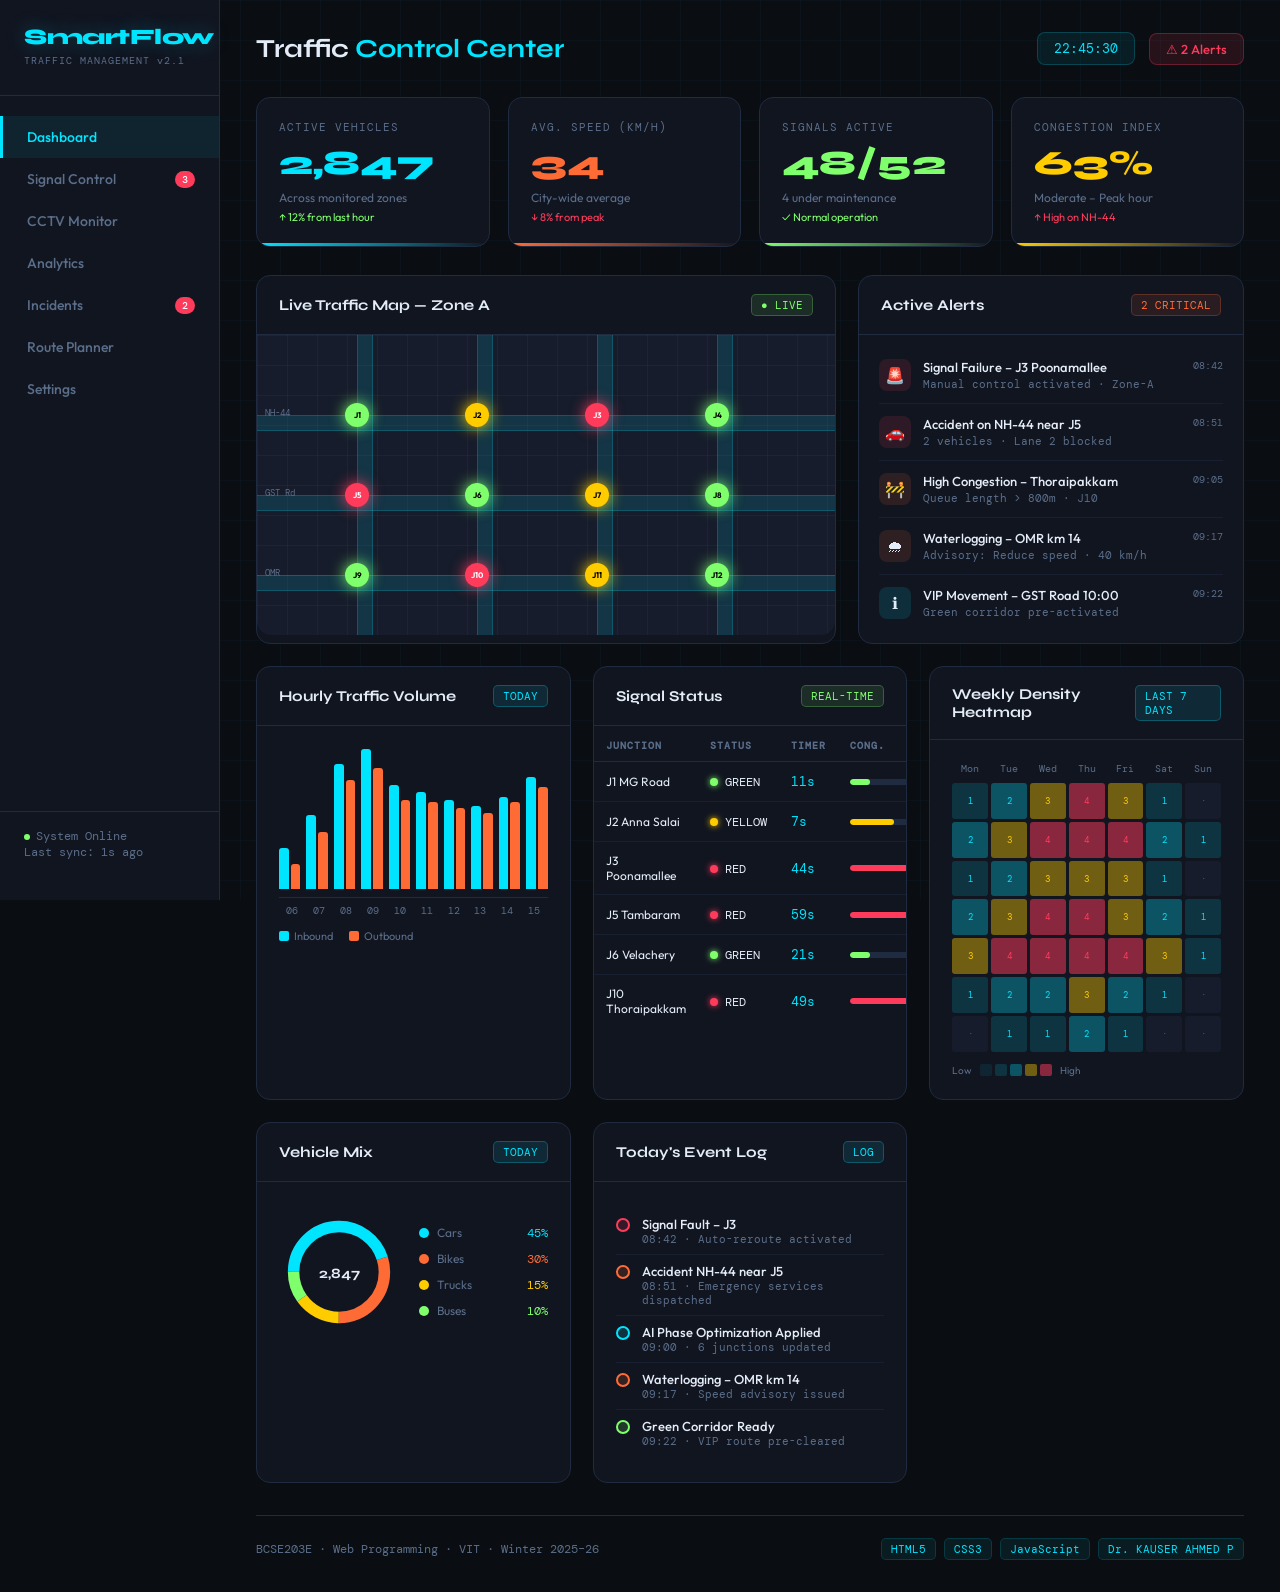
==== index.html @ 89c0020e "First Commit" ====
<!DOCTYPE html>
<html lang="en">
<head>
  <meta charset="UTF-8" />
  <meta name="viewport" content="width=device-width, initial-scale=1.0" />
  <title>SmartFlow – Dashboard</title>
  <link rel="stylesheet" href="css/style.css" />
</head>
<body>

<!-- ===== SIDEBAR ===== -->
<aside class="sidebar">
  <div class="logo">
    <span>SmartFlow</span>
    <small>TRAFFIC MANAGEMENT v2.1</small>
  </div>

  <nav class="nav">
    <a class="nav-item active" href="http://localhost:5000/index.html">
      Dashboard
    </a>
    <a class="nav-item" href="http://localhost:5000/signal-control.html">
      Signal Control <span class="nav-badge">3</span>
    </a>
    <a class="nav-item" href="#"> CCTV Monitor</a>
    <a class="nav-item" href="http://localhost:5000/analytics.html">
      Analytics
    </a>
    <a class="nav-item" href="#">Incidents <span class="nav-badge">2</span></a>
    <a class="nav-item" href="#">Route Planner</a>
    <a class="nav-item" href="#">Settings</a>
  </nav>

  <div class="sidebar-footer">
    <span class="status-dot"></span>System Online<br/>
    Last sync: <span id="lastSync">just now</span>
  </div>
</aside>

<!-- ===== MAIN CONTENT ===== -->
<main class="main">

  <!-- Top Bar -->
  <div class="topbar">
    <div class="topbar-title">Traffic <span>Control Center</span></div>
    <div class="topbar-right">
      <div class="time-badge" id="clock">--:--:--</div>
      <button class="alert-btn" onclick="showAlerts()">⚠ 2 Alerts</button>
    </div>
  </div>

  <!-- KPI Cards -->
  <div class="kpi-grid">
    <div class="kpi-card c1">
      <div class="kpi-label">Active Vehicles</div>
      <div class="kpi-value" id="kpi1">2,847</div>
      <div class="kpi-sub">Across monitored zones</div>
      <div class="kpi-trend up">↑ 12% from last hour</div>
    </div>
    <div class="kpi-card c2">
      <div class="kpi-label">Avg. Speed (km/h)</div>
      <div class="kpi-value" id="kpi2">34</div>
      <div class="kpi-sub">City-wide average</div>
      <div class="kpi-trend down">↓ 8% from peak</div>
    </div>
    <div class="kpi-card c3">
      <div class="kpi-label">Signals Active</div>
      <div class="kpi-value" id="kpi3">48/52</div>
      <div class="kpi-sub">4 under maintenance</div>
      <div class="kpi-trend up">✓ Normal operation</div>
    </div>
    <div class="kpi-card c4">
      <div class="kpi-label">Congestion Index</div>
      <div class="kpi-value" id="kpi4">63%</div>
      <div class="kpi-sub">Moderate – Peak hour</div>
      <div class="kpi-trend down">↑ High on NH-44</div>
    </div>
  </div>

  <!-- Map + Alerts -->
  <div class="grid-2col">

    <!-- Map Panel -->
    <div class="panel">
      <div class="panel-head">
        <span class="panel-title">Live Traffic Map — Zone A</span>
        <span class="panel-badge badge-live">● LIVE</span>
      </div>
      <div class="map-container">
        <div class="map-grid"></div>

        <!-- Roads -->
        <div class="road-h" style="top:80px;"></div>
        <div class="road-h" style="top:160px;"></div>
        <div class="road-h" style="top:240px;"></div>
        <div class="road-v" style="left:100px;"></div>
        <div class="road-v" style="left:220px;"></div>
        <div class="road-v" style="left:340px;"></div>
        <div class="road-v" style="left:460px;"></div>

        <!-- Junctions (click to open modal) -->
        <div class="junction green"  style="left:100px;top:80px;"  onclick="selectJunction('J1 – MG Road / NH44','GREEN','12s','Low')">J1</div>
        <div class="junction yellow" style="left:220px;top:80px;"  onclick="selectJunction('J2 – Anna Salai','YELLOW','8s','Med')">J2</div>
        <div class="junction red"    style="left:340px;top:80px;"  onclick="selectJunction('J3 – Poonamallee','RED','45s','High')">J3</div>
        <div class="junction green"  style="left:460px;top:80px;"  onclick="selectJunction('J4 – GST Road','GREEN','18s','Low')">J4</div>
        <div class="junction red"    style="left:100px;top:160px;" onclick="selectJunction('J5 – Tambaram','RED','60s','High')">J5</div>
        <div class="junction green"  style="left:220px;top:160px;" onclick="selectJunction('J6 – Velachery','GREEN','22s','Low')">J6</div>
        <div class="junction yellow" style="left:340px;top:160px;" onclick="selectJunction('J7 – OMR Toll','YELLOW','15s','Med')">J7</div>
        <div class="junction green"  style="left:460px;top:160px;" onclick="selectJunction('J8 – Sholinganallur','GREEN','10s','Low')">J8</div>
        <div class="junction green"  style="left:100px;top:240px;" onclick="selectJunction('J9 – Perungudi','GREEN','20s','Low')">J9</div>
        <div class="junction red"    style="left:220px;top:240px;" onclick="selectJunction('J10 – Thoraipakkam','RED','50s','High')">J10</div>
        <div class="junction yellow" style="left:340px;top:240px;" onclick="selectJunction('J11 – Pallavaram','YELLOW','12s','Med')">J11</div>
        <div class="junction green"  style="left:460px;top:240px;" onclick="selectJunction('J12 – Chrompet','GREEN','14s','Low')">J12</div>

        <!-- Road labels -->
        <div class="map-label" style="left:8px;top:72px;">NH-44</div>
        <div class="map-label" style="left:8px;top:152px;">GST Rd</div>
        <div class="map-label" style="left:8px;top:232px;">OMR</div>
      </div>
    </div>

    <!-- Alerts Panel -->
    <div class="panel">
      <div class="panel-head">
        <span class="panel-title">Active Alerts</span>
        <span class="panel-badge badge-warn">2 CRITICAL</span>
      </div>
      <div class="panel-body" style="padding:12px 20px;">
        <div class="alert-item">
          <div class="alert-icon crit">🚨</div>
          <div class="alert-text">
            <div class="alert-title">Signal Failure – J3 Poonamallee</div>
            <div class="alert-meta">Manual control activated · Zone-A</div>
          </div>
          <div class="alert-time">08:42</div>
        </div>
        <div class="alert-item">
          <div class="alert-icon crit">🚗</div>
          <div class="alert-text">
            <div class="alert-title">Accident on NH-44 near J5</div>
            <div class="alert-meta">2 vehicles · Lane 2 blocked</div>
          </div>
          <div class="alert-time">08:51</div>
        </div>
        <div class="alert-item">
          <div class="alert-icon warn">🚧</div>
          <div class="alert-text">
            <div class="alert-title">High Congestion – Thoraipakkam</div>
            <div class="alert-meta">Queue length > 800m · J10</div>
          </div>
          <div class="alert-time">09:05</div>
        </div>
        <div class="alert-item">
          <div class="alert-icon warn">🌧</div>
          <div class="alert-text">
            <div class="alert-title">Waterlogging – OMR km 14</div>
            <div class="alert-meta">Advisory: Reduce speed · 40 km/h</div>
          </div>
          <div class="alert-time">09:17</div>
        </div>
        <div class="alert-item">
          <div class="alert-icon info">ℹ</div>
          <div class="alert-text">
            <div class="alert-title">VIP Movement – GST Road 10:00</div>
            <div class="alert-meta">Green corridor pre-activated</div>
          </div>
          <div class="alert-time">09:22</div>
        </div>
      </div>
    </div>
  </div>

  <!-- Chart + Signal Table + Heatmap -->
  <div class="grid-3col">

    <!-- Hourly Traffic Chart -->
    <div class="panel">
      <div class="panel-head">
        <span class="panel-title">Hourly Traffic Volume</span>
        <span class="panel-badge badge-info">TODAY</span>
      </div>
      <div class="panel-body">
        <div class="bar-chart" id="barChart"></div>
        <div class="chart-labels" id="chartLabels"></div>
        <div style="display:flex;gap:16px;margin-top:12px;font-size:11px;">
          <span style="display:flex;align-items:center;gap:5px;color:var(--muted);">
            <span style="width:10px;height:10px;border-radius:2px;background:var(--accent);display:inline-block;"></span>Inbound
          </span>
          <span style="display:flex;align-items:center;gap:5px;color:var(--muted);">
            <span style="width:10px;height:10px;border-radius:2px;background:var(--accent2);display:inline-block;"></span>Outbound
          </span>
        </div>
      </div>
    </div>

    <!-- Signal Status Table -->
    <div class="panel">
      <div class="panel-head">
        <span class="panel-title">Signal Status</span>
        <span class="panel-badge badge-live">REAL-TIME</span>
      </div>
      <div class="panel-body" style="padding:4px 0;">
        <table class="signal-table">
          <thead>
            <tr>
              <th>Junction</th>
              <th>Status</th>
              <th>Timer</th>
              <th>Cong.</th>
            </tr>
          </thead>
          <tbody id="signalTableBody"></tbody>
        </table>
      </div>
    </div>

    <!-- Weekly Density Heatmap -->
    <div class="panel">
      <div class="panel-head">
        <span class="panel-title">Weekly Density Heatmap</span>
        <span class="panel-badge badge-info">LAST 7 DAYS</span>
      </div>
      <div class="panel-body">
        <div class="hm-days" id="hmDays"></div>
        <div style="margin-bottom:8px;"></div>
        <div class="heatmap" id="heatmap"></div>
        <div style="display:flex;align-items:center;gap:8px;margin-top:12px;font-size:10px;color:var(--muted);">
          <span>Low</span>
          <div style="display:flex;gap:3px;">
            <div style="width:12px;height:12px;border-radius:2px;background:rgba(0,229,255,0.08);"></div>
            <div style="width:12px;height:12px;border-radius:2px;background:rgba(0,229,255,0.15);"></div>
            <div style="width:12px;height:12px;border-radius:2px;background:rgba(0,229,255,0.30);"></div>
            <div style="width:12px;height:12px;border-radius:2px;background:rgba(255,204,0,0.40);"></div>
            <div style="width:12px;height:12px;border-radius:2px;background:rgba(255,59,92,0.50);"></div>
          </div>
          <span>High</span>
        </div>
      </div>
    </div>
  </div>

  <!-- Gauge + Pie + Timeline -->
  <div class="grid-3col">

    <!-- Avg Speed Gauge -->
    <!-- <div class="panel">
      <div class="panel-head">
        <span class="panel-title">Avg. Speed Gauge</span>
        <span class="panel-badge badge-live">LIVE</span>
      </div>
      <div class="panel-body">
        <div style="display:flex;justify-content:center;padding:10px 0;">
          <svg width="180" height="110" viewBox="0 0 180 110" overflow="visible">
            <path d="M20,100 A70,70 0 0,1 160,100" fill="none" stroke="#1f2b40" stroke-width="16" stroke-linecap="round"/>
            <path d="M20,100 A70,70 0 0,1 70,34"   fill="none" stroke="rgba(127,255,107,0.5)" stroke-width="16" stroke-linecap="round"/>
            <path d="M70,34  A70,70 0 0,1 130,34"   fill="none" stroke="rgba(255,204,0,0.5)"   stroke-width="16" stroke-linecap="round"/>
            <path d="M130,34 A70,70 0 0,1 160,100"  fill="none" stroke="rgba(255,59,92,0.5)"    stroke-width="16" stroke-linecap="round"/>
            <line id="needle" x1="90" y1="100" x2="90" y2="36" stroke="var(--accent)" stroke-width="3" stroke-linecap="round" transform="rotate(-20,90,100)"/>
            <circle cx="90" cy="100" r="6" fill="var(--accent)" />
            <text x="90" y="88"  text-anchor="middle" fill="var(--text)"   font-size="22" font-family="Syne,sans-serif"     font-weight="800" id="gaugeVal">34</text>
            <text x="90" y="102" text-anchor="middle" fill="#5a6e8a"        font-size="9"  font-family="DM Mono,monospace">km/h avg</text>
            <text x="22" y="115" fill="#5a6e8a" font-size="9" font-family="DM Mono,monospace">0</text>
            <text x="155" y="115" fill="#5a6e8a" font-size="9" font-family="DM Mono,monospace">100</text>
          </svg>
        </div>
        <div style="display:grid;grid-template-columns:1fr 1fr;gap:8px;margin-top:4px;">
          <div style="background:var(--surface2);border-radius:6px;padding:10px;text-align:center;">
            <div style="font-size:10px;color:var(--muted);font-family:'DM Mono',monospace;">PEAK</div>
            <div style="font-size:18px;font-family:'Syne',sans-serif;font-weight:700;color:var(--accent3);">62 km/h</div>
          </div>
          <div style="background:var(--surface2);border-radius:6px;padding:10px;text-align:center;">
            <div style="font-size:10px;color:var(--muted);font-family:'DM Mono',monospace;">MIN</div>
            <div style="font-size:18px;font-family:'Syne',sans-serif;font-weight:700;color:var(--red);">12 km/h</div>
          </div>
        </div>
      </div>
    </div> -->

    <!-- Vehicle Mix Donut -->
    <div class="panel">
      <div class="panel-head">
        <span class="panel-title">Vehicle Mix</span>
        <span class="panel-badge badge-info">TODAY</span>
      </div>
      <div class="panel-body">
        <div style="display:flex;align-items:center;gap:20px;padding:8px 0;">
          <svg width="120" height="120" viewBox="0 0 42 42">
            <circle r="15.9" cx="21" cy="21" fill="none" stroke="#1f2b40" stroke-width="4"/>
            <circle r="15.9" cx="21" cy="21" fill="none" stroke="var(--accent)"  stroke-width="4" stroke-dasharray="45 55" stroke-dashoffset="25"  transform="rotate(-90 21 21)"/>
            <circle r="15.9" cx="21" cy="21" fill="none" stroke="var(--accent2)" stroke-width="4" stroke-dasharray="30 70" stroke-dashoffset="-20" transform="rotate(-90 21 21)"/>
            <circle r="15.9" cx="21" cy="21" fill="none" stroke="var(--accent4)" stroke-width="4" stroke-dasharray="15 85" stroke-dashoffset="-50" transform="rotate(-90 21 21)"/>
            <circle r="15.9" cx="21" cy="21" fill="none" stroke="var(--accent3)" stroke-width="4" stroke-dasharray="10 90" stroke-dashoffset="-65" transform="rotate(-90 21 21)"/>
            <text x="21" y="23" text-anchor="middle" fill="var(--text)" font-size="5" font-family="Syne,sans-serif" font-weight="700">2,847</text>
          </svg>
          <div style="flex:1;">
            <div style="display:flex;align-items:center;gap:8px;margin-bottom:10px;font-size:12px;">
              <div style="width:10px;height:10px;border-radius:50%;background:var(--accent);flex-shrink:0;"></div>
              <div style="flex:1;color:var(--muted);">Cars</div>
              <div style="font-family:'DM Mono',monospace;color:var(--accent);">45%</div>
            </div>
            <div style="display:flex;align-items:center;gap:8px;margin-bottom:10px;font-size:12px;">
              <div style="width:10px;height:10px;border-radius:50%;background:var(--accent2);flex-shrink:0;"></div>
              <div style="flex:1;color:var(--muted);">Bikes</div>
              <div style="font-family:'DM Mono',monospace;color:var(--accent2);">30%</div>
            </div>
            <div style="display:flex;align-items:center;gap:8px;margin-bottom:10px;font-size:12px;">
              <div style="width:10px;height:10px;border-radius:50%;background:var(--accent4);flex-shrink:0;"></div>
              <div style="flex:1;color:var(--muted);">Trucks</div>
              <div style="font-family:'DM Mono',monospace;color:var(--accent4);">15%</div>
            </div>
            <div style="display:flex;align-items:center;gap:8px;font-size:12px;">
              <div style="width:10px;height:10px;border-radius:50%;background:var(--accent3);flex-shrink:0;"></div>
              <div style="flex:1;color:var(--muted);">Buses</div>
              <div style="font-family:'DM Mono',monospace;color:var(--accent3);">10%</div>
            </div>
          </div>
        </div>
      </div>
    </div>

    <!-- Event Timeline -->
    <div class="panel">
      <div class="panel-head">
        <span class="panel-title">Today's Event Log</span>
        <span class="panel-badge badge-info">LOG</span>
      </div>
      <div class="panel-body">
        <div style="padding:4px 0;">
          <div style="display:flex;gap:12px;padding:8px 0;border-bottom:1px solid rgba(31,43,64,0.5);">
            <div style="width:14px;height:14px;border-radius:50%;border:2px solid var(--red);background:rgba(255,59,92,0.15);flex-shrink:0;margin-top:2px;"></div>
            <div>
              <div style="font-size:13px;font-weight:500;">Signal Fault – J3</div>
              <div style="font-size:11px;color:var(--muted);font-family:'DM Mono',monospace;">08:42 · Auto-reroute activated</div>
            </div>
          </div>
          <div style="display:flex;gap:12px;padding:8px 0;border-bottom:1px solid rgba(31,43,64,0.5);">
            <div style="width:14px;height:14px;border-radius:50%;border:2px solid var(--accent2);background:rgba(255,107,53,0.15);flex-shrink:0;margin-top:2px;"></div>
            <div>
              <div style="font-size:13px;font-weight:500;">Accident NH-44 near J5</div>
              <div style="font-size:11px;color:var(--muted);font-family:'DM Mono',monospace;">08:51 · Emergency services dispatched</div>
            </div>
          </div>
          <div style="display:flex;gap:12px;padding:8px 0;border-bottom:1px solid rgba(31,43,64,0.5);">
            <div style="width:14px;height:14px;border-radius:50%;border:2px solid var(--accent);background:rgba(0,229,255,0.15);flex-shrink:0;margin-top:2px;"></div>
            <div>
              <div style="font-size:13px;font-weight:500;">AI Phase Optimization Applied</div>
              <div style="font-size:11px;color:var(--muted);font-family:'DM Mono',monospace;">09:00 · 6 junctions updated</div>
            </div>
          </div>
          <div style="display:flex;gap:12px;padding:8px 0;border-bottom:1px solid rgba(31,43,64,0.5);">
            <div style="width:14px;height:14px;border-radius:50%;border:2px solid var(--accent2);background:rgba(255,107,53,0.15);flex-shrink:0;margin-top:2px;"></div>
            <div>
              <div style="font-size:13px;font-weight:500;">Waterlogging – OMR km 14</div>
              <div style="font-size:11px;color:var(--muted);font-family:'DM Mono',monospace;">09:17 · Speed advisory issued</div>
            </div>
          </div>
          <div style="display:flex;gap:12px;padding:8px 0;">
            <div style="width:14px;height:14px;border-radius:50%;border:2px solid var(--accent3);background:rgba(127,255,107,0.15);flex-shrink:0;margin-top:2px;"></div>
            <div>
              <div style="font-size:13px;font-weight:500;">Green Corridor Ready</div>
              <div style="font-size:11px;color:var(--muted);font-family:'DM Mono',monospace;">09:22 · VIP route pre-cleared</div>
            </div>
          </div>
        </div>
      </div>
    </div>
  </div>

  <!-- Footer -->
  <div class="footer">
    <div class="footer-text">BCSE203E · Web Programming · VIT · Winter 2025–26</div>
    <div class="footer-badges">
      <span class="foot-badge">HTML5</span>
      <span class="foot-badge">CSS3</span>
      <span class="foot-badge">JavaScript</span>
      <span class="foot-badge">Dr. KAUSER AHMED P</span>
    </div>
  </div>

</main>

<!-- Junction Modal -->
<div class="modal-overlay" id="junctionOverlay">
  <div class="modal-box">
    <div class="modal-header">
      <div class="modal-title" id="jTitle">Junction Info</div>
      <button class="modal-close" onclick="closeModal()">✕</button>
    </div>
    <div id="jBody"></div>
  </div>
</div>

<!-- Inline styles for map elements not in shared CSS -->
<style>
  .road-h { position:absolute; left:0; right:0; height:16px; background:rgba(0,229,255,0.12); border-top:1px solid rgba(0,229,255,0.2); border-bottom:1px solid rgba(0,229,255,0.2); }
  .road-v { position:absolute; top:0; bottom:0; width:16px; background:rgba(0,229,255,0.12); border-left:1px solid rgba(0,229,255,0.2); border-right:1px solid rgba(0,229,255,0.2); }
  .junction { position:absolute; width:24px; height:24px; background:var(--accent); border-radius:50%; transform:translate(-50%,-50%); box-shadow:0 0 15px var(--accent); cursor:pointer; transition:all .2s; display:flex; align-items:center; justify-content:center; font-size:8px; font-weight:700; color:#000; }
  .junction:hover { transform:translate(-50%,-50%) scale(1.3); }
  .junction.red    { background:var(--red);     box-shadow:0 0 15px var(--red); color:#fff; }
  .junction.yellow { background:var(--accent4); box-shadow:0 0 15px var(--accent4); }
  .junction.green  { background:var(--accent3); box-shadow:0 0 15px var(--accent3); }
  .map-label { position:absolute; font-size:9px; color:var(--muted); font-family:'DM Mono',monospace; pointer-events:none; }
  .alert-item { display:flex; gap:12px; align-items:flex-start; padding:12px 0; border-bottom:1px solid rgba(31,43,64,0.5); }
  .alert-item:last-child { border-bottom:none; }
  .alert-icon { width:32px; height:32px; border-radius:8px; display:flex; align-items:center; justify-content:center; font-size:16px; flex-shrink:0; }
  .alert-icon.warn { background:rgba(255,107,53,0.12); }
  .alert-icon.crit { background:rgba(255,59,92,0.12); }
  .alert-icon.info { background:rgba(0,229,255,0.12); }
  .alert-text { flex:1; }
  .alert-title { font-size:13px; font-weight:500; }
  .alert-meta  { font-size:11px; color:var(--muted); margin-top:2px; font-family:'DM Mono',monospace; }
  .alert-time  { font-size:10px; color:var(--muted); font-family:'DM Mono',monospace; white-space:nowrap; }
</style>

<!-- Scripts -->
<script src="js/shared.js"></script>
<script src="js/index.js"></script>

</body>
</html>
---- css/style.css ----
/* =============================================
   SmartFlow - Traffic Management System
   CSS Stylesheet
   BCSE203E | VIT | Winter 2025-26
   ============================================= */

@import url('https://fonts.googleapis.com/css2?family=Syne:wght@400;600;700;800&family=DM+Mono:wght@400;500&family=Outfit:wght@300;400;500;600&display=swap');

/* --- CSS Variables (Color Palette) --- */
:root {
  --bg: #0a0d12;
  --surface: #111520;
  --surface2: #161c2b;
  --border: #1f2b40;
  --accent: #00e5ff;
  --accent2: #ff6b35;
  --accent3: #7fff6b;
  --accent4: #ffcc00;
  --red: #ff3b5c;
  --text: #e4ecf7;
  --muted: #5a6e8a;
  --glow: 0 0 20px rgba(0, 229, 255, 0.25);
}

/* --- Reset --- */
* {
  margin: 0;
  padding: 0;
  box-sizing: border-box;
}

/* --- Body --- */
body {
  background: var(--bg);
  color: var(--text);
  font-family: 'Outfit', sans-serif;
  min-height: 100vh;
  overflow-x: hidden;
}

/* subtle grid background */
body::before {
  content: '';
  position: fixed;
  inset: 0;
  background-image:
    linear-gradient(rgba(0, 229, 255, 0.03) 1px, transparent 1px),
    linear-gradient(90deg, rgba(0, 229, 255, 0.03) 1px, transparent 1px);
  background-size: 40px 40px;
  pointer-events: none;
  z-index: 0;
}

/* =============================================
   SIDEBAR
   ============================================= */
.sidebar {
  position: fixed;
  left: 0;
  top: 0;
  bottom: 0;
  width: 220px;
  background: var(--surface);
  border-right: 1px solid var(--border);
  display: flex;
  flex-direction: column;
  padding: 24px 0;
  z-index: 100;
}

.logo {
  padding: 0 24px 28px;
  border-bottom: 1px solid var(--border);
}

.logo span {
  font-family: 'Syne', sans-serif;
  font-size: 22px;
  font-weight: 800;
  color: var(--accent);
  letter-spacing: -0.5px;
  text-shadow: var(--glow);
}

.logo small {
  display: block;
  font-size: 10px;
  color: var(--muted);
  font-family: 'DM Mono', monospace;
  letter-spacing: 1px;
  margin-top: 4px;
}

.nav {
  padding: 20px 0;
  flex: 1;
}

.nav-item {
  display: flex;
  align-items: center;
  gap: 12px;
  padding: 12px 24px;
  cursor: pointer;
  font-size: 14px;
  font-weight: 500;
  color: var(--muted);
  border-left: 3px solid transparent;
  transition: all 0.2s;
  text-decoration: none;
}

.nav-item:hover {
  color: var(--text);
  background: rgba(0, 229, 255, 0.04);
}

.nav-item.active {
  color: var(--accent);
  border-left-color: var(--accent);
  background: rgba(0, 229, 255, 0.07);
}

.nav-badge {
  margin-left: auto;
  background: var(--red);
  color: #fff;
  font-size: 10px;
  padding: 2px 7px;
  border-radius: 10px;
  font-family: 'DM Mono', monospace;
}

.sidebar-footer {
  padding: 16px 24px;
  border-top: 1px solid var(--border);
  font-size: 12px;
  color: var(--muted);
  font-family: 'DM Mono', monospace;
}

.status-dot {
  display: inline-block;
  width: 6px;
  height: 6px;
  border-radius: 50%;
  background: var(--accent3);
  margin-right: 6px;
  animation: pulse 2s infinite;
}

/* =============================================
   MAIN CONTENT AREA
   ============================================= */
.main {
  margin-left: 220px;
  padding: 32px 36px;
  position: relative;
  z-index: 1;
}

/* =============================================
   TOP BAR
   ============================================= */
.topbar {
  display: flex;
  align-items: center;
  justify-content: space-between;
  margin-bottom: 32px;
}

.topbar-title {
  font-family: 'Syne', sans-serif;
  font-size: 26px;
  font-weight: 700;
}

.topbar-title span {
  color: var(--accent);
}

.topbar-right {
  display: flex;
  align-items: center;
  gap: 14px;
}

.time-badge {
  font-family: 'DM Mono', monospace;
  font-size: 13px;
  color: var(--accent);
  background: rgba(0, 229, 255, 0.08);
  border: 1px solid rgba(0, 229, 255, 0.2);
  padding: 7px 16px;
  border-radius: 8px;
}

.alert-btn {
  background: rgba(255, 59, 92, 0.12);
  border: 1px solid rgba(255, 59, 92, 0.3);
  color: var(--red);
  padding: 7px 16px;
  border-radius: 8px;
  font-size: 13px;
  cursor: pointer;
  font-family: 'Outfit', sans-serif;
  font-weight: 500;
  transition: all 0.2s;
}

.alert-btn:hover {
  background: rgba(255, 59, 92, 0.22);
}

/* =============================================
   KPI CARDS
   ============================================= */
.kpi-grid {
  display: grid;
  grid-template-columns: repeat(4, 1fr);
  gap: 18px;
  margin-bottom: 28px;
}

.kpi-card {
  background: var(--surface);
  border: 1px solid var(--border);
  border-radius: 14px;
  padding: 22px;
  position: relative;
  overflow: hidden;
  transition: transform 0.2s, border-color 0.2s;
}

.kpi-card:hover {
  transform: translateY(-3px);
  border-color: var(--accent);
}

/* colored bottom bar on each card */
.kpi-card::after {
  content: '';
  position: absolute;
  bottom: 0;
  left: 0;
  right: 0;
  height: 3px;
}

.kpi-card.c1::after { background: linear-gradient(90deg, var(--accent), transparent); }
.kpi-card.c2::after { background: linear-gradient(90deg, var(--accent2), transparent); }
.kpi-card.c3::after { background: linear-gradient(90deg, var(--accent3), transparent); }
.kpi-card.c4::after { background: linear-gradient(90deg, var(--accent4), transparent); }

.kpi-label {
  font-size: 11px;
  color: var(--muted);
  font-family: 'DM Mono', monospace;
  letter-spacing: 1px;
  text-transform: uppercase;
  margin-bottom: 12px;
}

.kpi-value {
  font-family: 'Syne', sans-serif;
  font-size: 34px;
  font-weight: 800;
  line-height: 1;
}

.kpi-card.c1 .kpi-value { color: var(--accent); }
.kpi-card.c2 .kpi-value { color: var(--accent2); }
.kpi-card.c3 .kpi-value { color: var(--accent3); }
.kpi-card.c4 .kpi-value { color: var(--accent4); }

.kpi-sub {
  font-size: 12px;
  color: var(--muted);
  margin-top: 10px;
}

.kpi-trend {
  font-size: 11px;
  margin-top: 5px;
}

.kpi-trend.up   { color: var(--accent3); }
.kpi-trend.down { color: var(--red); }

/* =============================================
   LAYOUT GRIDS
   ============================================= */
.grid-2col {
  display: grid;
  grid-template-columns: 1.5fr 1fr;
  gap: 22px;
  margin-bottom: 22px;
}

.grid-3col {
  display: grid;
  grid-template-columns: repeat(3, 1fr);
  gap: 22px;
  margin-bottom: 22px;
}

/* =============================================
   PANELS
   ============================================= */
.panel {
  background: var(--surface);
  border: 1px solid var(--border);
  border-radius: 14px;
  overflow: hidden;
  animation: fadeUp 0.4s ease both;
}

.panel-head {
  display: flex;
  align-items: center;
  justify-content: space-between;
  padding: 18px 22px;
  border-bottom: 1px solid var(--border);
}

.panel-title {
  font-family: 'Syne', sans-serif;
  font-size: 15px;
  font-weight: 700;
}

.panel-badge {
  font-size: 11px;
  font-family: 'DM Mono', monospace;
  padding: 3px 9px;
  border-radius: 5px;
}

.badge-live { background: rgba(127, 255, 107, 0.1); color: var(--accent3); border: 1px solid rgba(127, 255, 107, 0.25); }
.badge-warn { background: rgba(255, 107, 53, 0.1);  color: var(--accent2); border: 1px solid rgba(255, 107, 53, 0.25); }
.badge-info { background: rgba(0, 229, 255, 0.1);   color: var(--accent);  border: 1px solid rgba(0, 229, 255, 0.25); }

.panel-body {
  padding: 22px;
}

/* =============================================
   SIGNAL TABLE
   ============================================= */
.signal-table {
  width: 100%;
  border-collapse: collapse;
  font-size: 13px;
}

.signal-table th {
  text-align: left;
  padding: 9px 12px;
  font-size: 10px;
  color: var(--muted);
  font-family: 'DM Mono', monospace;
  letter-spacing: 1px;
  text-transform: uppercase;
  border-bottom: 1px solid var(--border);
}

.signal-table td {
  padding: 11px 12px;
  border-bottom: 1px solid rgba(31, 43, 64, 0.5);
}

.signal-table tr:last-child td {
  border-bottom: none;
}

.signal-table tr:hover td {
  background: rgba(0, 229, 255, 0.03);
}

.sig-status {
  display: inline-flex;
  align-items: center;
  gap: 7px;
  font-size: 12px;
  font-family: 'DM Mono', monospace;
}

.sig-dot {
  width: 8px;
  height: 8px;
  border-radius: 50%;
}

.sig-dot.green  { background: var(--accent3); box-shadow: 0 0 6px var(--accent3); }
.sig-dot.yellow { background: var(--accent4); box-shadow: 0 0 6px var(--accent4); }
.sig-dot.red    { background: var(--red);     box-shadow: 0 0 6px var(--red); }

.sig-timer {
  font-family: 'DM Mono', monospace;
  font-size: 13px;
  color: var(--accent);
}

.congestion-bar {
  height: 6px;
  background: var(--border);
  border-radius: 3px;
  overflow: hidden;
  width: 80px;
}

.congestion-fill {
  height: 100%;
  border-radius: 3px;
}

.fill-low  { background: var(--accent3); }
.fill-med  { background: var(--accent4); }
.fill-high { background: var(--red); }

/* =============================================
   BAR CHART
   ============================================= */
.chart-wrap {
  position: relative;
}

.bar-chart {
  display: flex;
  align-items: flex-end;
  gap: 6px;
  height: 150px;
  padding-bottom: 8px;
  border-bottom: 1px solid var(--border);
}

.bar-group {
  display: flex;
  align-items: flex-end;
  gap: 2px;
  flex: 1;
}

.bar {
  flex: 1;
  border-radius: 3px 3px 0 0;
  cursor: pointer;
  transition: opacity 0.2s;
  min-width: 6px;
}

.bar:hover { opacity: 0.75; }
.bar.a { background: var(--accent); }
.bar.b { background: var(--accent2); }

.chart-labels {
  display: flex;
  justify-content: space-around;
  margin-top: 6px;
  font-size: 10px;
  color: var(--muted);
  font-family: 'DM Mono', monospace;
}

.chart-legend {
  display: flex;
  gap: 16px;
  margin-bottom: 14px;
  font-size: 12px;
}

.legend-dot {
  display: inline-block;
  width: 8px;
  height: 8px;
  border-radius: 2px;
  margin-right: 5px;
}

/* =============================================
   HEATMAP
   ============================================= */
.heatmap-wrap {
  overflow: hidden;
}

.hm-days {
  display: grid;
  grid-template-columns: repeat(7, 1fr);
  gap: 3px;
  margin-bottom: 4px;
  font-size: 10px;
  color: var(--muted);
  font-family: 'DM Mono', monospace;
  text-align: center;
}

.heatmap {
  display: grid;
  grid-template-columns: repeat(7, 1fr);
  gap: 3px;
}

.hm-cell {
  aspect-ratio: 1;
  border-radius: 3px;
  display: flex;
  align-items: center;
  justify-content: center;
  font-size: 9px;
  font-family: 'DM Mono', monospace;
  cursor: default;
  transition: transform 0.1s;
}

.hm-cell:hover { transform: scale(1.15); }

.hm-0 { background: var(--surface2); color: var(--muted); }
.hm-1 { background: rgba(0, 229, 255, 0.15); color: var(--accent); }
.hm-2 { background: rgba(0, 229, 255, 0.30); color: var(--accent); }
.hm-3 { background: rgba(255, 204, 0, 0.40); color: var(--accent4); }
.hm-4 { background: rgba(255, 59, 92, 0.50); color: var(--red); }

/* =============================================
   GAUGE (SVG based)
   ============================================= */
.gauge-svg {
  display: block;
  margin: 0 auto;
}

/* =============================================
   MAP SIMULATION
   ============================================= */
.map-container {
  position: relative;
  height: 300px;
  background: var(--surface2);
  border-radius: 0 0 14px 14px;
  overflow: hidden;
}

.map-grid {
  position: absolute;
  inset: 0;
  background-image:
    linear-gradient(rgba(0, 229, 255, 0.06) 1px, transparent 1px),
    linear-gradient(90deg, rgba(0, 229, 255, 0.06) 1px, transparent 1px);
  background-size: 30px 30px;
}

/* =============================================
   ANALYTICS PAGE SPECIFIC
   ============================================= */
.tabs {
  display: flex;
  gap: 4px;
  margin-bottom: 26px;
  background: var(--surface);
  border: 1px solid var(--border);
  border-radius: 10px;
  padding: 4px;
  width: fit-content;
}

.tab {
  padding: 8px 22px;
  border-radius: 7px;
  font-size: 13px;
  cursor: pointer;
  color: var(--muted);
  transition: all 0.2s;
  font-weight: 500;
}

.tab.active {
  background: rgba(0, 229, 255, 0.1);
  color: var(--accent);
  border: 1px solid rgba(0, 229, 255, 0.2);
}

.stat-row {
  display: grid;
  grid-template-columns: repeat(4, 1fr);
  gap: 16px;
  margin-bottom: 24px;
}

.stat-card {
  background: var(--surface);
  border: 1px solid var(--border);
  border-radius: 12px;
  padding: 20px;
  text-align: center;
}

.stat-card .val {
  font-family: 'Syne', sans-serif;
  font-size: 28px;
  font-weight: 800;
  color: var(--accent);
}

.stat-card .label {
  font-size: 11px;
  color: var(--muted);
  font-family: 'DM Mono', monospace;
  letter-spacing: 1px;
  margin-top: 6px;
}

.stat-card .change {
  font-size: 11px;
  margin-top: 6px;
}

.change.up   { color: var(--accent3); }
.change.down { color: var(--red); }

/* horizontal bar rows */
.hbar-row {
  display: flex;
  align-items: center;
  gap: 10px;
  margin-bottom: 12px;
}

.hbar-label {
  font-size: 12px;
  min-width: 100px;
  color: var(--muted);
}

.hbar-bg {
  flex: 1;
  height: 8px;
  background: var(--border);
  border-radius: 4px;
  overflow: hidden;
}

.hbar-fill {
  height: 100%;
  border-radius: 4px;
  transition: width 0.5s;
}

.hbar-val {
  font-size: 12px;
  font-family: 'DM Mono', monospace;
  min-width: 38px;
  text-align: right;
  color: var(--text);
}

/* comparison table */
.comp-table {
  width: 100%;
  border-collapse: collapse;
  font-size: 13px;
}

.comp-table th {
  text-align: left;
  padding: 9px 12px;
  font-size: 10px;
  color: var(--muted);
  font-family: 'DM Mono', monospace;
  letter-spacing: 1px;
  text-transform: uppercase;
  border-bottom: 1px solid var(--border);
}

.comp-table td {
  padding: 10px 12px;
  border-bottom: 1px solid rgba(31, 43, 64, 0.5);
}

.comp-table tr:last-child td { border-bottom: none; }
.comp-table tr:hover td { background: rgba(0, 229, 255, 0.03); }

.rank-badge {
  font-family: 'DM Mono', monospace;
  font-size: 11px;
  padding: 2px 8px;
  border-radius: 4px;
}

.rank-1 { background: rgba(255, 204, 0, 0.15);  color: var(--accent4); }
.rank-2 { background: rgba(0, 229, 255, 0.10);  color: var(--accent); }
.rank-3 { background: rgba(127, 255, 107, 0.10); color: var(--accent3); }

/* line chart */
.line-chart { position: relative; height: 200px; }

svg.linechart { width: 100%; height: 100%; }

.axis-label {
  font-size: 9px;
  fill: #5a6e8a;
  font-family: 'DM Mono', monospace;
}

/* =============================================
   SIGNAL CONTROL PAGE SPECIFIC
   ============================================= */
.junctions-grid {
  display: grid;
  grid-template-columns: repeat(3, 1fr);
  gap: 20px;
  margin-bottom: 26px;
}

.j-card {
  background: var(--surface);
  border: 1px solid var(--border);
  border-radius: 14px;
  padding: 22px;
  transition: all 0.3s;
  cursor: pointer;
  animation: fadeUp 0.4s ease both;
}

.j-card:hover {
  border-color: var(--accent);
  transform: translateY(-2px);
}

.j-card.selected {
  border-color: var(--accent);
  box-shadow: 0 0 20px rgba(0, 229, 255, 0.15);
}

.j-card:nth-child(1) { animation-delay: 0.05s; }
.j-card:nth-child(2) { animation-delay: 0.10s; }
.j-card:nth-child(3) { animation-delay: 0.15s; }
.j-card:nth-child(4) { animation-delay: 0.20s; }
.j-card:nth-child(5) { animation-delay: 0.25s; }
.j-card:nth-child(6) { animation-delay: 0.30s; }

.j-header {
  display: flex;
  justify-content: space-between;
  align-items: flex-start;
  margin-bottom: 16px;
}

.j-name {
  font-family: 'Syne', sans-serif;
  font-size: 15px;
  font-weight: 700;
}

.j-loc {
  font-size: 11px;
  color: var(--muted);
  margin-top: 3px;
  font-family: 'DM Mono', monospace;
}

/* mini traffic light */
.traffic-light {
  display: flex;
  flex-direction: column;
  gap: 4px;
  background: #111;
  border-radius: 8px;
  padding: 8px 6px;
  border: 1px solid #222;
}

.tl-bulb {
  width: 16px;
  height: 16px;
  border-radius: 50%;
  background: #222;
  transition: all 0.3s;
}

.tl-bulb.active-red    { background: var(--red);     box-shadow: 0 0 10px var(--red); }
.tl-bulb.active-yellow { background: var(--accent4); box-shadow: 0 0 10px var(--accent4); }
.tl-bulb.active-green  { background: var(--accent3); box-shadow: 0 0 10px var(--accent3); }

.j-stats {
  display: grid;
  grid-template-columns: 1fr 1fr;
  gap: 8px;
  margin-top: 12px;
}

.j-stat {
  background: var(--surface2);
  border-radius: 7px;
  padding: 9px;
  text-align: center;
}

.j-stat-label {
  font-size: 9px;
  color: var(--muted);
  font-family: 'DM Mono', monospace;
  letter-spacing: 1px;
}

.j-stat-val {
  font-size: 16px;
  font-family: 'Syne', sans-serif;
  font-weight: 700;
  color: var(--accent);
  margin-top: 3px;
}

.j-controls {
  display: flex;
  gap: 6px;
  margin-top: 14px;
}

.j-btn {
  flex: 1;
  padding: 7px 4px;
  border-radius: 7px;
  border: 1px solid;
  font-size: 11px;
  cursor: pointer;
  font-family: 'Outfit', sans-serif;
  font-weight: 500;
  transition: all 0.2s;
  text-align: center;
  background: none;
}

.j-btn:hover { opacity: 0.8; transform: scale(0.97); }
.j-btn.red    { border-color: rgba(255, 59, 92, 0.4);  color: var(--red);     background: rgba(255, 59, 92, 0.08); }
.j-btn.yellow { border-color: rgba(255, 204, 0, 0.4);  color: var(--accent4); background: rgba(255, 204, 0, 0.08); }
.j-btn.green  { border-color: rgba(127, 255, 107, 0.4); color: var(--accent3); background: rgba(127, 255, 107, 0.08); }

.ai-section {
  display: grid;
  grid-template-columns: 1fr 1fr;
  gap: 22px;
  margin-top: 22px;
}

.phase-timeline {
  display: flex;
  height: 40px;
  border-radius: 8px;
  overflow: hidden;
  margin: 12px 0;
}

.phase-seg {
  display: flex;
  align-items: center;
  justify-content: center;
  font-size: 11px;
  font-weight: 600;
  font-family: 'DM Mono', monospace;
  transition: all 0.3s;
}

.phase-seg.red-phase    { background: rgba(255, 59, 92, 0.7);  color: #fff; }
.phase-seg.green-phase  { background: rgba(127, 255, 107, 0.7); color: #000; }
.phase-seg.yellow-phase { background: rgba(255, 204, 0, 0.7);  color: #000; }
.phase-seg.active       { filter: brightness(1.3); }

.slider-wrap { margin: 14px 0; }

.slider-label {
  display: flex;
  justify-content: space-between;
  font-size: 12px;
  margin-bottom: 7px;
}

.slider-label span  { color: var(--muted); font-family: 'DM Mono', monospace; }
.slider-label strong { color: var(--accent); font-family: 'DM Mono', monospace; }

input[type="range"] {
  width: 100%;
  accent-color: var(--accent);
}

.ai-rec {
  background: rgba(0, 229, 255, 0.05);
  border: 1px solid rgba(0, 229, 255, 0.15);
  border-radius: 8px;
  padding: 14px;
  margin: 10px 0;
}

.ai-rec-title {
  font-size: 12px;
  font-weight: 600;
  color: var(--accent);
  margin-bottom: 5px;
}

.ai-rec-text {
  font-size: 12px;
  color: var(--muted);
  line-height: 1.6;
}

.apply-btn {
  width: 100%;
  padding: 11px;
  background: linear-gradient(135deg, rgba(0, 229, 255, 0.15), rgba(0, 229, 255, 0.05));
  border: 1px solid rgba(0, 229, 255, 0.3);
  color: var(--accent);
  border-radius: 9px;
  cursor: pointer;
  font-family: 'Outfit', sans-serif;
  font-size: 14px;
  font-weight: 600;
  margin-top: 12px;
  transition: all 0.2s;
}

.apply-btn:hover { background: rgba(0, 229, 255, 0.2); }

/* =============================================
   MODAL (JUNCTION OVERLAY)
   ============================================= */
.modal-overlay {
  display: none;
  position: fixed;
  inset: 0;
  background: rgba(0, 0, 0, 0.7);
  z-index: 200;
  align-items: center;
  justify-content: center;
}

.modal-overlay.open {
  display: flex;
}

.modal-box {
  background: var(--surface);
  border: 1px solid var(--accent);
  border-radius: 16px;
  padding: 28px;
  min-width: 300px;
  max-width: 380px;
  width: 90%;
}

.modal-header {
  display: flex;
  justify-content: space-between;
  align-items: center;
  margin-bottom: 18px;
}

.modal-title {
  font-family: 'Syne', sans-serif;
  font-size: 18px;
  font-weight: 700;
}

.modal-close {
  background: none;
  border: 1px solid var(--border);
  color: var(--muted);
  padding: 4px 10px;
  border-radius: 6px;
  cursor: pointer;
  font-size: 14px;
}

.modal-close:hover { border-color: var(--accent); color: var(--accent); }

/* =============================================
   FOOTER
   ============================================= */
.footer {
  margin-top: 32px;
  padding-top: 22px;
  border-top: 1px solid var(--border);
  display: flex;
  justify-content: space-between;
  align-items: center;
}

.footer-text {
  font-size: 12px;
  color: var(--muted);
  font-family: 'DM Mono', monospace;
}

.footer-badges {
  display: flex;
  gap: 8px;
}

.foot-badge {
  font-size: 11px;
  padding: 3px 9px;
  border-radius: 5px;
  font-family: 'DM Mono', monospace;
  background: rgba(0, 229, 255, 0.07);
  color: var(--accent);
  border: 1px solid rgba(0, 229, 255, 0.15);
}

/* =============================================
   ANIMATIONS
   ============================================= */
@keyframes pulse {
  0%, 100% { opacity: 1; }
  50%       { opacity: 0.4; }
}

@keyframes fadeUp {
  from { opacity: 0; transform: translateY(14px); }
  to   { opacity: 1; transform: translateY(0); }
}
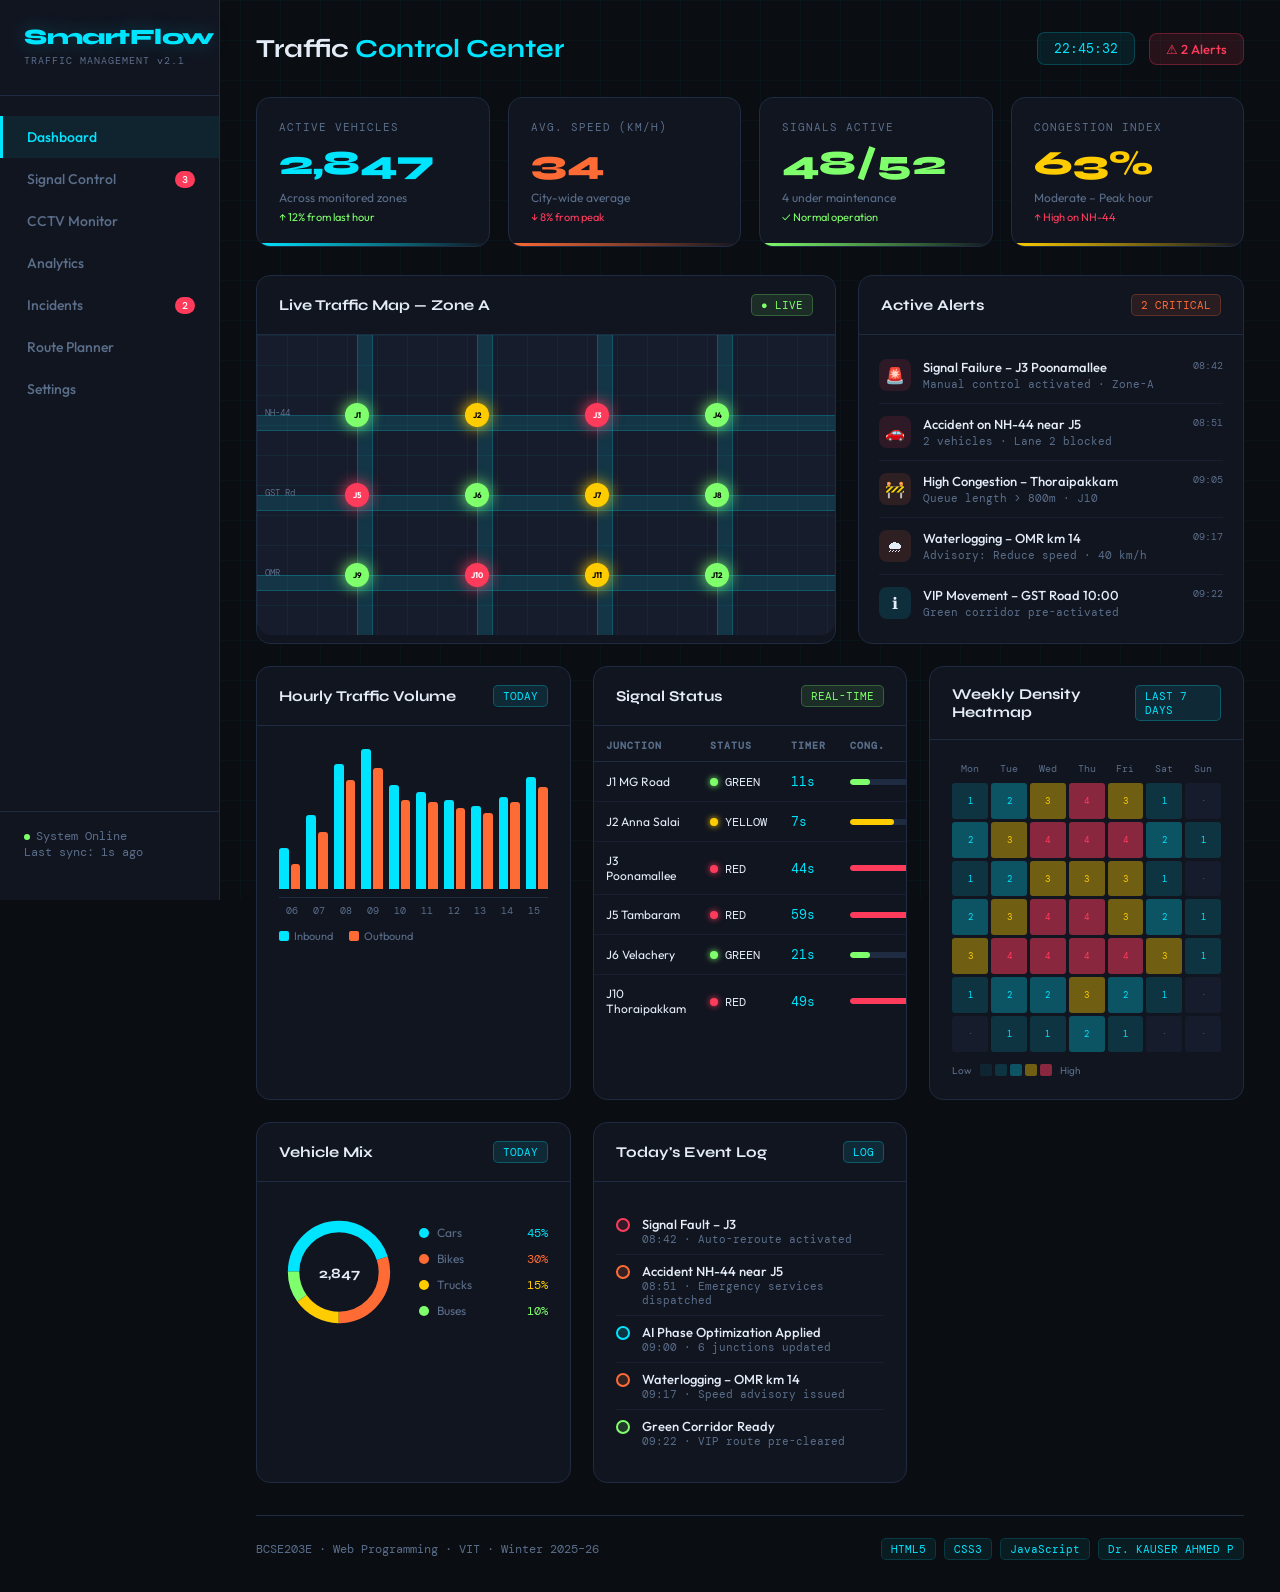
==== commit 5b10780b: "Hosted on Pages" ====
--- a/index.html
+++ b/index.html
@@ -16,14 +16,14 @@
   </div>
 
   <nav class="nav">
-    <a class="nav-item active" href="http://localhost:5000/index.html">
+    <a class="nav-item active" href="index.html">
       Dashboard
     </a>
-    <a class="nav-item" href="http://localhost:5000/signal-control.html">
+    <a class="nav-item" href="signal-control.html">
       Signal Control <span class="nav-badge">3</span>
     </a>
     <a class="nav-item" href="#"> CCTV Monitor</a>
-    <a class="nav-item" href="http://localhost:5000/analytics.html">
+    <a class="nav-item" href="analytics.html">
       Analytics
     </a>
     <a class="nav-item" href="#">Incidents <span class="nav-badge">2</span></a>
